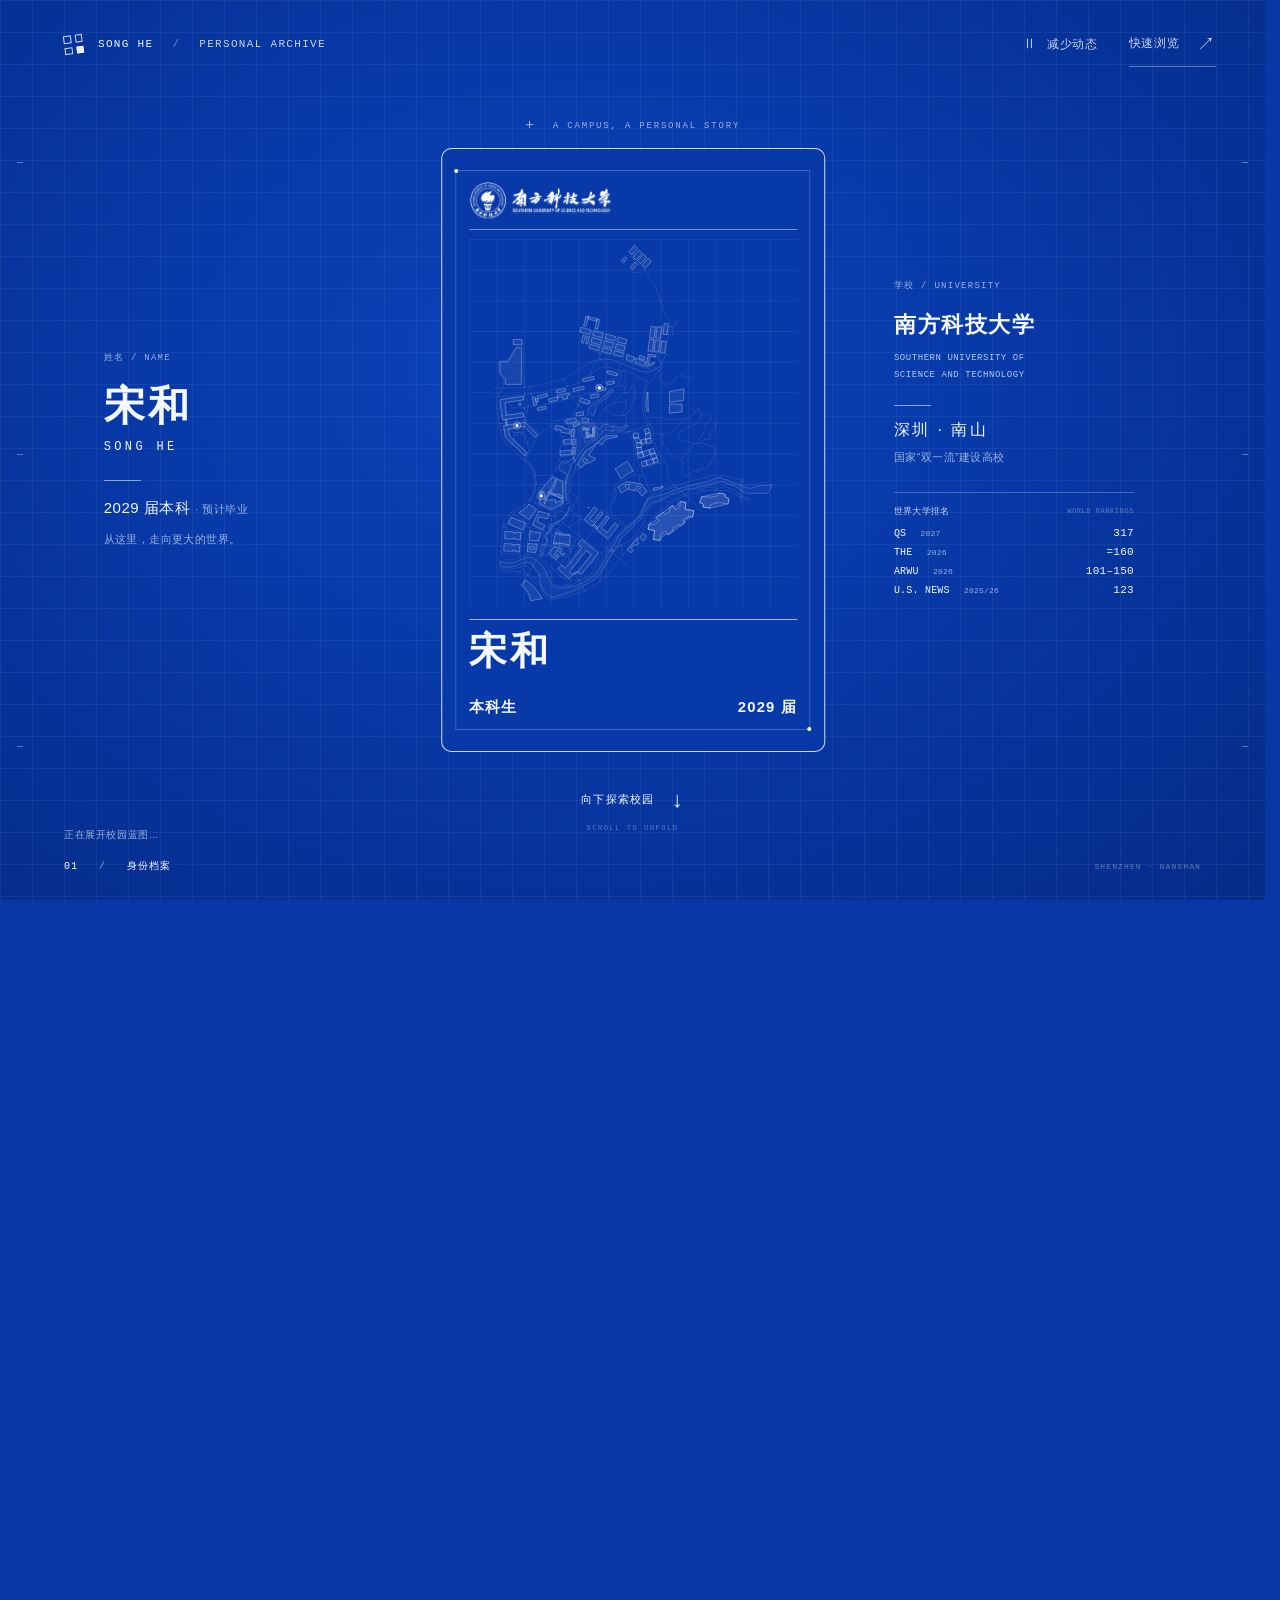
==== demos/blueprint-campus/index.html @ 865a5cd4 "Update something" ====
<!doctype html>
<html lang="zh-CN">
  <head>
    <meta charset="UTF-8">
    <meta name="viewport" content="width=device-width, initial-scale=1.0">
    <meta name="theme-color" content="#0738a5">
    <meta name="description" content="宋和的校园个人档案。从南方科技大学的一张校园卡，走进科研、书院与校园经历。">
    <title>宋和 · 校园蓝图</title>
    <link rel="icon" href="data:image/svg+xml,%3Csvg xmlns='http://www.w3.org/2000/svg' viewBox='0 0 40 40'%3E%3Crect width='40' height='40' rx='7' fill='%230738a5'/%3E%3Cpath d='M10 10h20v20H10zM20 10v20M10 20h20' fill='none' stroke='white'/%3E%3C/svg%3E">
    <link rel="stylesheet" href="./styles.css">
    <script type="module" src="./app.js?v=20260914-motion500"></script>
  </head>
  <body>
    <a class="skip-link" href="#main-content">跳到个人档案</a>

    <header class="site-header">
      <a class="archive-brand" href="../../index.html" aria-label="宋和，返回个人主页">
        <span class="brand-mark" aria-hidden="true"><i></i><i></i><i></i><i></i></span>
        <span>SONG HE <span class="brand-divider">/</span> <span class="brand-caption">PERSONAL ARCHIVE</span></span>
      </a>
      <nav class="header-actions" aria-label="页面选项">
        <button id="motion-toggle" class="text-button" type="button" aria-pressed="false" aria-label="减少页面动态效果"><span class="motion-icon" aria-hidden="true">Ⅱ</span><span class="motion-label">减少动态</span></button>
        <button id="open-summary" class="text-button summary-trigger" type="button">快速浏览 <span aria-hidden="true">↗</span></button>
      </nav>
    </header>

    <main id="main-content">
      <section id="journey" aria-label="从校园卡走进校园">
        <div id="stage">
          <div class="blueprint-grid" aria-hidden="true"></div>
          <div class="edge-reference edge-reference-left" aria-hidden="true"><span></span><span></span><span></span></div>
          <div class="edge-reference edge-reference-right" aria-hidden="true"><span></span><span></span><span></span></div>
          <div id="scene-layer" aria-hidden="true"></div>

          <div id="identity-area">
            <div class="identity-eyebrow"><span class="small-cross" aria-hidden="true">+</span> A CAMPUS, A PERSONAL STORY</div>

            <aside id="personal-note" class="identity-note personal-note">
              <p class="note-eyebrow">姓名 / NAME</p>
              <h1>宋和<span>SONG HE</span></h1>
              <div class="note-separator"></div>
              <p class="graduation">2029 届本科 <span>· 预计毕业</span></p>
              <p class="note-secondary">从这里，走向更大的世界。</p>
            </aside>

            <article id="student-card" aria-label="宋和的南方科技大学本科生校园卡，蓝图样式">
              <div class="card-inner-border" aria-hidden="true"></div>
              <span class="card-node card-node-top" aria-hidden="true"></span>
              <span class="card-node card-node-bottom" aria-hidden="true"></span>
              <div class="card-school">
                <img class="school-logo" src="./assets/sustech-logo.png" alt="南方科技大学校徽及中英文校名" width="433" height="86">
              </div>
              <div class="card-plan-field">
                <img id="card-map" src="./assets/campus-plan.svg" alt="南方科技大学校园俯视蓝图，向下滚动展开" width="1522" height="1914" fetchpriority="high">
              </div>
              <div class="card-holder"><strong>宋和</strong></div>
              <div class="card-student-type"><span>本科生</span><span>2029 届</span></div>
            </article>

            <aside id="school-note" class="identity-note school-note">
              <p class="note-eyebrow">学校 / UNIVERSITY</p>
              <h2>南方科技大学</h2>
              <p class="school-english">SOUTHERN UNIVERSITY OF<br>SCIENCE AND TECHNOLOGY</p>
              <div class="note-separator"></div>
              <p class="school-location">深圳 · 南山</p>
              <p class="note-secondary school-status">国家“双一流”建设高校</p>
              <div class="rankings" aria-label="南方科技大学世界大学排名，各项年份不同">
                <p class="rankings-heading">世界大学排名 <span>WORLD RANKINGS</span></p>
                <dl>
                  <div><dt>QS <span>2027</span></dt><dd>317</dd></div>
                  <div><dt>THE <span>2026</span></dt><dd>=160</dd></div>
                  <div><dt>ARWU <span>2026</span></dt><dd>101–150</dd></div>
                  <div><dt>U.S. NEWS <span>2025/26</span></dt><dd>123</dd></div>
                </dl>
              </div>
            </aside>
            <svg id="identity-lines" xmlns="http://www.w3.org/2000/svg" aria-hidden="true"></svg>
          </div>

          <div id="campus-ui">
            <div id="campus-intro">
              <p class="section-eyebrow">SUSTECH / CAMPUS ATLAS</p>
              <h2>我的经历，<br>在校园里展开。</h2>
              <p>选择一处建筑，走进一段经历。</p>
            </div>

            <button id="pin-research" class="landmark" type="button" data-location="research" aria-label="进入工学院南楼，查看科研经历">
              <span class="landmark-node" aria-hidden="true"><i></i></span>
              <span class="landmark-leader" aria-hidden="true"></span>
              <span class="landmark-label"><span class="landmark-category">科研经历 <b aria-hidden="true">↗</b></span><span class="landmark-place">工学院南楼</span></span>
            </button>
            <button id="pin-college" class="landmark" type="button" data-location="college" aria-label="进入学生宿舍15栋，查看书院经历">
              <span class="landmark-node" aria-hidden="true"><i></i></span>
              <span class="landmark-leader" aria-hidden="true"></span>
              <span class="landmark-label"><span class="landmark-category">书院经历 <b aria-hidden="true">↗</b></span><span class="landmark-place">学生宿舍 15 栋</span></span>
            </button>
            <button id="pin-campus" class="landmark" type="button" data-location="campus" aria-label="进入南科大中心，查看校园经历">
              <span class="landmark-node" aria-hidden="true"><i></i></span>
              <span class="landmark-leader" aria-hidden="true"></span>
              <span class="landmark-label"><span class="landmark-category">校园经历 <b aria-hidden="true">↗</b></span><span class="landmark-place">南科大中心</span></span>
            </button>

            <div id="map-controls" aria-label="校园视角控制">
              <span class="controls-caption">视角</span>
              <button type="button" data-action="rotate-left" aria-label="向左旋转校园"><span aria-hidden="true">↶</span></button>
              <button type="button" data-action="rotate-right" aria-label="向右旋转校园"><span aria-hidden="true">↷</span></button>
              <span class="control-divider" aria-hidden="true"></span>
              <button type="button" data-action="plan">俯视</button>
              <button type="button" data-action="reset">复位</button>
              <button type="button" data-action="identity">回到校园卡</button>
            </div>
            <p class="map-gesture">拖动旋转 · 向上滚动返回</p>
            <p id="map-note">建筑轮廓依据地图绘制；楼高、门位及室内为示意。</p>
            <p class="map-attribution">地图数据 © <a href="https://www.openstreetmap.org/copyright" target="_blank" rel="noopener noreferrer">OpenStreetMap contributors</a></p>
          </div>

          <div id="scroll-cue">
            <button type="button" data-action="explore"><span>向下探索校园</span><span class="scroll-arrow" aria-hidden="true">↓</span></button>
            <span class="scroll-caption">SCROLL TO UNFOLD</span>
          </div>

          <div class="stage-footer">
            <p id="chapter-label">01 <span>/</span> 身份档案</p>
            <p id="scene-status" role="status" aria-live="polite"></p>
            <span class="coordinate-label" aria-hidden="true">SHENZHEN · NANSHAN</span>
          </div>
          <p id="loading-note" role="status">正在展开校园蓝图…</p>
        </div>
      </section>
    </main>

    <section id="detail-view" aria-labelledby="detail-title" hidden>
      <div class="detail-grid" aria-hidden="true"></div>
      <div class="detail-topbar">
        <button id="back-campus" class="text-button" type="button"><span aria-hidden="true">←</span> 返回校园</button>
        <p id="detail-venue">校园 / 工学院南楼 / 科研经历</p>
      </div>
      <div class="detail-content">
        <div class="drawing-register" aria-hidden="true"><span id="detail-drawing">01 / LABORATORY</span><span>SONG HE</span></div>
        <p id="detail-kicker" class="section-eyebrow">RESEARCH LOG / 01</p>
        <h2 id="detail-title">马昱欣<br>实验室</h2>
        <p id="detail-subtitle">可视化方向</p>
        <div class="detail-rule" aria-hidden="true"><i></i></div>
        <div id="detail-body"></div>
        <nav class="detail-navigation" aria-label="探索其他经历">
          <button type="button" data-location="research">科研经历 <span aria-hidden="true">↗</span></button>
          <button type="button" data-location="college">书院经历 <span aria-hidden="true">↗</span></button>
          <button type="button" data-location="campus">校园经历 <span aria-hidden="true">↗</span></button>
        </nav>
      </div>
      <div class="scene-register" aria-hidden="true"><span id="scene-register-number">01</span><div><strong id="scene-register-title">可视化实验室</strong><small id="scene-register-caption">LABORATORY / RESEARCH</small></div></div>
      <p class="detail-scene-note">空间为蓝图示意</p>
    </section>

    <dialog id="quick-view" aria-labelledby="quick-title">
      <button id="close-summary" class="icon-button" type="button" aria-label="关闭快速浏览">×</button>
      <p class="section-eyebrow">SONG HE / PERSONAL ARCHIVE</p>
      <h2 id="quick-title">宋和</h2>
      <p class="quick-identity">南方科技大学 · 2029 届本科（预计）</p>
      <p class="quick-intro">科研、书院与校园生活，构成我的大学经历。</p>
      <nav class="quick-chapters" aria-label="直接查看经历">
        <button type="button" data-location="research"><span><strong>科研经历</strong><small>工学院南楼 · 马昱欣实验室</small></span><span aria-hidden="true">↗</span></button>
        <button type="button" data-location="college"><span><strong>书院经历</strong><small>树仁书院学生会秘书处 · 学生发展与指导中心</small></span><span aria-hidden="true">↗</span></button>
        <button type="button" data-location="campus"><span><strong>校园经历</strong><small>校园提案一等奖 · 国创比赛</small></span><span aria-hidden="true">↗</span></button>
      </nav>
      <div class="quick-links"><a href="../../work.html">查看作品 <span aria-hidden="true">↗</span></a><a href="../../education.html">教育经历 <span aria-hidden="true">↗</span></a><a href="../../index.html">个人主页 <span aria-hidden="true">↗</span></a></div>
    </dialog>
    <noscript><div class="noscript-note">校园漫游需要启用 JavaScript。你也可以直接<a href="../../work.html">查看我的作品</a>。</div></noscript>
  </body>
</html>
---- demos/blueprint-campus/styles.css ----
:root {
  color-scheme: dark;
  --blue: #0738a5;
  --blue-deep: #052b87;
  --white: #f4f8ff;
  --muted: rgba(231, 241, 255, .66);
  --faint: rgba(231, 241, 255, .38);
  --hairline: rgba(230, 242, 255, .28);
  --sans: "Segoe UI", "Microsoft YaHei", "PingFang SC", sans-serif;
  --mono: Consolas, "SFMono-Regular", "Liberation Mono", monospace;
  --grid: 32px;
  --edge: calc(var(--grid) * 2);
}

* { box-sizing: border-box; }
html { margin: 0; background: var(--blue); scroll-behavior: smooth; scrollbar-gutter: stable; }
body { margin: 0; color: var(--white); font-family: var(--sans); -webkit-font-smoothing: antialiased; overflow-x: hidden; }
button, a { -webkit-tap-highlight-color: transparent; }
button, input, select { font: inherit; }
button { color: inherit; cursor: pointer; }
button:disabled { cursor: wait; opacity: .4; }
button:focus-visible, a:focus-visible, dialog:focus-visible { outline: 2px solid #fff; outline-offset: 6px; }
button { touch-action: manipulation; }
a { color: inherit; text-underline-offset: 5px; }
button, a { transition: color 160ms ease, background-color 160ms ease, opacity 160ms ease; }
button:hover, a:hover { color: #fff; }
p, h1, h2, h3, dl, dd { margin: 0; }
[hidden] { display: none !important; }
.skip-link { position: fixed; z-index: 100; top: 10px; left: 10px; background: var(--white); color: var(--blue); padding: 12px 18px; transform: translateY(-150%); }
.skip-link:focus { transform: translateY(0); }

.site-header { position: fixed; z-index: 30; inset: 0 0 auto; height: 88px; display: flex; justify-content: space-between; align-items: center; padding: 0 var(--edge); pointer-events: none; }
.site-header > * { pointer-events: auto; }
.archive-brand { display: inline-flex; align-items: center; gap: 15px; font-family: var(--mono); font-size: 11px; letter-spacing: .12em; line-height: 1.5; text-decoration: none; white-space: nowrap; }
.brand-divider { margin: 0 11px; opacity: .45; }
.brand-caption { opacity: .82; }
.brand-mark { width: 19px; height: 19px; display: grid; grid-template-columns: 1fr 1fr; gap: 4px; transform: rotate(-8deg); }
.brand-mark i { border: 1px solid rgba(255,255,255,.8); }
.brand-mark i:last-child { background: rgba(255,255,255,.9); }
.header-actions { display: flex; align-items: center; gap: 31px; }
.text-button { padding: 10px 0; border: 0; background: transparent; font-size: 12px; letter-spacing: .055em; display: inline-flex; align-items: center; gap: 10px; min-height: 40px; }
.header-actions .text-button { opacity: .82; }
.text-button:hover { opacity: 1; }
.summary-trigger { border-bottom: 1px solid rgba(255,255,255,.43); }
.summary-trigger > span { margin-left: 8px; font-size: 18px; }
.motion-icon { font-family: var(--mono); font-size: 13px; }

#journey { position: relative; height: 300svh; }
#stage { position: sticky; top: 0; height: 100svh; min-height: 520px; isolation: isolate; overflow: hidden; background: radial-gradient(ellipse at 45% 41%, #0b43bb 0, #0738a5 48%, #052b87 100%); }
.blueprint-grid { position: absolute; inset: 0; z-index: -1; pointer-events: none; background-image: linear-gradient(rgba(220,236,255,.065) 1px, transparent 1px), linear-gradient(90deg, rgba(220,236,255,.065) 1px, transparent 1px); background-size: var(--grid) var(--grid); background-position: 0 0; }
.edge-reference { position: absolute; top: 18%; height: 65%; width: 6px; z-index: 2; display: flex; flex-direction: column; justify-content: space-between; opacity: .35; pointer-events: none; }
.edge-reference-left { left: 17px; }
.edge-reference-right { right: 17px; }
.edge-reference span { width: 6px; height: 1px; background: var(--white); }
#scene-layer { position: absolute; inset: 0; z-index: 0; overflow: hidden; }
#scene-layer canvas { display: block; width: 100%; height: 100%; outline: none; touch-action: pan-y; }
#identity-area { position: absolute; inset: 0; z-index: 3; pointer-events: none; }
.identity-eyebrow { position: absolute; left: 50%; top: 13%; transform: translateX(-50%); font: 9px var(--mono); letter-spacing: .2em; color: var(--muted); white-space: nowrap; }
.small-cross { margin-right: 10px; font-size: 15px; vertical-align: -1px; }
#identity-lines { position: absolute; inset: 0; width: 100%; height: 100%; overflow: visible; pointer-events: none; z-index: 6; }
#identity-lines path, #identity-lines line, #identity-lines polyline { fill: none; stroke: rgba(241,248,255,.61); stroke-width: 1; vector-effect: non-scaling-stroke; }
#identity-lines circle { fill: var(--white); stroke: none; }

#student-card { container-type: inline-size; position: absolute; z-index: 5; top: 50%; left: 50%; transform: translate(-50%, -50%); height: min(69svh, 604px); width: auto; aspect-ratio: .635; border: 1.5px solid rgba(241,248,255,.86); border-radius: 10px; overflow: hidden; background: #0739a8; transform-origin: center; }
.card-inner-border { position: absolute; z-index: 4; inset: 3.5%; border: 1px solid rgba(224,242,255,.24); pointer-events: none; }
.card-school { position: absolute; top: 5.5%; left: 7%; right: 7%; height: 8%; padding-bottom: 2.5%; border-bottom: 1px solid rgba(255,255,255,.45); }
.school-logo { display: block; width: 88%; height: 100%; object-fit: contain; object-position: left center; filter: brightness(0) invert(1); }
.card-plan-field { position: absolute; inset: 15% 7% 24%; }
.card-plan-field::before { content: ""; position: absolute; inset: 0; opacity: var(--plan-grid-opacity,1); background-image: linear-gradient(rgba(225,241,255,.075) 1px, transparent 1px), linear-gradient(90deg, rgba(225,241,255,.075) 1px, transparent 1px); background-size: 8.3333% 8.3333%; }
#card-map { display: block; position: absolute; width: 100%; height: 100%; object-fit: contain; object-position: center 49%; opacity: .94; }
.card-holder { position: absolute; top: 78%; left: 7%; right: 7%; border-top: 1px solid rgba(255,255,255,.65); padding-top: 3.2%; }
.card-holder strong { font-size: 10cqw; line-height: 1; font-weight: 900; letter-spacing: .08em; }
.card-student-type { position: absolute; z-index: 2; bottom: 6%; left: 7%; right: 7%; display: flex; align-items: center; justify-content: space-between; font-size: 3.9cqw; line-height: 1; font-weight: 650; letter-spacing: .08em; }
.card-node { position: absolute; z-index: 7; width: 4px; height: 4px; border-radius: 50%; background: #fff; }
.card-node-top { left: calc(3.5% - 1px); top: calc(3.5% - 1px); }
.card-node-bottom { right: calc(3.5% - 1px); bottom: calc(3.5% - 1px); }

.identity-note { position: absolute; width: 25%; max-width: 280px; }
.personal-note { top: 39%; left: 8.2%; }
.school-note { top: 31%; right: 7.2%; }
.note-eyebrow { font: 9px var(--mono); color: var(--muted); letter-spacing: .14em; margin-bottom: 18px; }
.personal-note h1 { font-size: clamp(31px, 3.2vw, 49px); font-weight: 850; letter-spacing: .08em; line-height: 1.18; }
.personal-note h1 span { display: block; margin-top: 10px; font: 12px var(--mono); letter-spacing: .28em; }
.note-separator { height: 1px; width: 37px; margin: 26px 0 18px; background: rgba(245,250,255,.55); }
.graduation { font-size: 15px; font-weight: 500; letter-spacing: .035em; }
.graduation > span { font-size: 11px; font-weight: 400; color: var(--muted); white-space: nowrap; }
.note-secondary { margin-top: 12px; font-size: 11px; line-height: 1.7; color: var(--muted); letter-spacing: .035em; }
.school-note h2 { font-size: clamp(20px, 1.7vw, 27px); font-weight: 750; letter-spacing: .075em; line-height: 1.4; }
.school-english { font: 9px/1.8 var(--mono); color: rgba(237,245,255,.77); letter-spacing: .06em; margin-top: 10px; }
.school-note .note-separator { margin: 22px 0 14px; }
.school-location { font-size: 16px; letter-spacing: .15em; font-weight: 500; }
.school-status { margin-top: 7px; }
.rankings { margin-top: 25px; max-width: 240px; border-top: 1px solid var(--hairline); padding-top: 12px; }
.rankings-heading { font-size: 9px; color: rgba(236,245,255,.83); letter-spacing: .03em; display: flex; align-items: center; justify-content: space-between; gap: 10px; }
.rankings-heading span { font: 7px var(--mono); color: var(--faint); letter-spacing: .08em; }
.rankings dl { margin-top: 9px; display: grid; gap: 7px; }
.rankings dl > div { display: flex; justify-content: space-between; align-items: baseline; gap: 12px; }
.rankings dt { font: 10px var(--mono); letter-spacing: .02em; }
.rankings dt span { color: var(--muted); font-size: 8px; margin-left: 8px; }
.rankings dd { font: 11px var(--mono); font-weight: 400; letter-spacing: .025em; }

#campus-ui { position: absolute; inset: 0; z-index: 7; pointer-events: none; opacity: 0; visibility: hidden; }
#campus-intro { position: absolute; left: var(--edge); top: 17%; max-width: 370px; }
.section-eyebrow { font: 10px var(--mono); letter-spacing: .19em; color: rgba(241,248,255,.84); line-height: 1.8; }
#campus-intro h2 { margin-top: 22px; font-size: clamp(25px, 2.4vw, 40px); line-height: 1.45; font-weight: 850; letter-spacing: .025em; }
#campus-intro > p:last-child { font-size: 12px; color: var(--muted); margin-top: 19px; letter-spacing: .025em; }
.landmark { position: absolute; transform: translate(-50%, -50%); width: 32px; height: 32px; min-height: 32px; border: 0; padding: 0; background: transparent; pointer-events: auto; z-index: 4; text-align: left; }
.landmark-node { position: absolute; inset: 6px; display: grid; place-items: center; border: 1px solid rgba(255,255,255,.65); border-radius: 50%; background: rgba(7,56,165,.5); transition: transform 180ms ease, background 180ms ease; }
.landmark-node i { width: 5px; height: 5px; border-radius: 50%; background: #fff; }
.landmark-leader { position: absolute; left: 25px; bottom: 26px; height: 41px; width: 1px; background: rgba(249,252,255,.65); transform-origin: bottom; transform: rotate(28deg); }
.landmark-label { position: absolute; left: 46px; bottom: 61px; min-width: 114px; display: flex; flex-direction: column; gap: 6px; white-space: nowrap; padding: 0 5px 9px 0; border-bottom: 1px solid rgba(242,249,255,.7); text-shadow: 0 1px 14px #0738a5, 0 1px 5px #0738a5; }
.landmark-category { font-size: 15px; font-weight: 600; letter-spacing: .075em; }
.landmark-category b { font-size: 13px; font-weight: 400; margin-left: 22px; opacity: .7; }
.landmark-place { color: rgba(237,247,255,.75); font-size: 10px; letter-spacing: .05em; }
.landmark:hover, .landmark:focus-visible { z-index: 5; }
.landmark:hover .landmark-node, .landmark:focus-visible .landmark-node { transform: scale(1.25); background: rgba(246,251,255,.17); }
.landmark:hover .landmark-label { border-color: #fff; }
.landmark:focus-visible { outline-offset: 2px; border-radius: 50%; }
#pin-college .landmark-label { left: auto; right: 44px; text-align: right; padding: 0 0 9px 5px; }
#pin-college .landmark-leader { left: 6px; transform: rotate(-28deg); }
#pin-research .landmark-label { left: auto; right: 44px; text-align: right; }
#pin-research .landmark-leader { left: 6px; transform: rotate(-28deg); }
#pin-college .landmark-label { left: 46px; right: auto; text-align: left; }
#pin-college .landmark-leader { left: 25px; transform: rotate(28deg); }
body:has(#detail-view:not([hidden])) .stage-footer { visibility: hidden; }
#map-controls { position: absolute; right: var(--edge); bottom: 103px; display: flex; align-items: center; gap: 5px; pointer-events: auto; padding: 0 0 9px; border-bottom: 1px solid var(--hairline); }
.controls-caption { font-size: 10px; color: var(--muted); margin-right: 13px; letter-spacing: .1em; }
#map-controls button { border: 0; background: transparent; font-size: 11px; min-width: 36px; min-height: 36px; padding: 7px 8px; border-radius: 2px; }
#map-controls button:hover { background: rgba(255,255,255,.08); }
#map-controls button[data-action^="rotate"] { font-size: 21px; line-height: 1; }
.control-divider { height: 13px; width: 1px; background: var(--hairline); margin: 0 6px; }
.map-gesture { position: absolute; bottom: 87px; right: var(--edge); font-size: 9px; letter-spacing: .055em; color: var(--faint); }
#map-note { position: absolute; bottom: 88px; left: var(--edge); font-size: 9px; line-height: 1.7; color: var(--faint); max-width: 360px; }
.map-attribution { position: absolute; bottom: 70px; left: var(--edge); font-size: 8px; line-height: 1.7; color: var(--faint); pointer-events: auto; }
.map-attribution a { text-decoration-color: rgba(255,255,255,.2); }

#scroll-cue { position: absolute; z-index: 8; bottom: 7.6%; left: 50%; transform: translateX(-50%); text-align: center; pointer-events: auto; }
#scroll-cue button { display: inline-flex; align-items: center; gap: 17px; min-height: 40px; padding: 4px 1px; border: 0; background: transparent; font-size: 11px; letter-spacing: .12em; }
.scroll-arrow { font: 22px var(--sans); display: block; }
.scroll-caption { display: block; margin-top: 4px; color: var(--faint); font: 7px var(--mono); letter-spacing: .22em; }
.stage-footer { position: absolute; z-index: 8; bottom: 27px; left: var(--edge); right: var(--edge); display: flex; justify-content: space-between; align-items: center; gap: 20px; pointer-events: none; }
#chapter-label { font: 10px var(--mono); letter-spacing: .13em; white-space: nowrap; }
#chapter-label span { opacity: .5; margin: 0 13px; }
#scene-status { font-size: 10px; color: var(--muted); letter-spacing: .04em; text-align: center; }
.coordinate-label { font: 8px var(--mono); letter-spacing: .14em; color: var(--faint); white-space: nowrap; }
#loading-note { position: absolute; z-index: 9; bottom: 58px; left: var(--edge); font-size: 10px; letter-spacing: .06em; color: var(--muted); pointer-events: none; }

#detail-view { position: fixed; z-index: 20; inset: 0; isolation: isolate; overflow-y: auto; overflow-x: hidden; overscroll-behavior: contain; background: linear-gradient(90deg, rgba(7,56,165,.98) 0%, rgba(7,56,165,.95) 28%, rgba(7,56,165,.75) 37%, rgba(7,56,165,.12) 57%, transparent 74%); scrollbar-width: thin; scrollbar-color: rgba(255,255,255,.4) transparent; }
.detail-grid { position: absolute; z-index: -1; inset: 0; min-height: 100%; pointer-events: none; background-image: linear-gradient(rgba(224,241,255,.1) 1px, transparent 1px), linear-gradient(90deg, rgba(224,241,255,.1) 1px, transparent 1px); background-size: var(--grid) var(--grid); mask-image: linear-gradient(90deg,#000 0%,#000 32%,transparent 62%); }
.detail-topbar { padding: calc(var(--grid) * 3) var(--edge) 0; display: flex; flex-direction: column; align-items: flex-start; }
#back-campus { font-size: 12px; gap: 12px; height: var(--grid); min-height: var(--grid); padding: 0; }
#back-campus span { font-size: 22px; }
#detail-venue { font-size: 10px; line-height: var(--grid); letter-spacing: .08em; color: var(--muted); }
.detail-content { padding: var(--grid) 0 calc(var(--grid) * 2) var(--edge); width: calc(var(--edge) + 416px); }
.drawing-register { display: flex; justify-content: space-between; align-items: center; height: var(--grid); border-top: 1px solid rgba(255,255,255,.65); border-bottom: 1px solid var(--hairline); font: 9px var(--mono); letter-spacing: .14em; position: relative; }
.drawing-register::before { content: ''; position: absolute; width: 5px; height: 5px; background: var(--white); top: -3px; left: -2px; }
#detail-kicker { line-height: var(--grid); font-size: 10px; letter-spacing: .13em; }
#detail-title { font-size: 80px; line-height: calc(var(--grid) * 3); font-weight: 900; margin: 0; letter-spacing: -.055em; max-width: 5em; -webkit-text-stroke: .35px currentColor; }
#detail-subtitle { font-size: 22px; line-height: calc(var(--grid) * 2); font-weight: 700; letter-spacing: .08em; }
.detail-rule { height: 0; width: 100%; position: relative; margin: 0 0 calc(var(--grid) - 1px); border-top: 1px solid rgba(255,255,255,.7); }
.detail-rule i { position: absolute; right: -2px; top: -3px; width: 5px; height: 5px; background: #fff; }
#detail-body { max-width: 416px; }
#detail-body > * + * { margin-top: var(--grid); }
#detail-body h3 { font-size: 16px; line-height: var(--grid); letter-spacing: .025em; font-weight: 750; }
#detail-body h3 span, #detail-body .entry-number { font-family: var(--mono); font-weight: 650; padding-right: 12px; }
#detail-body p { font-size: 13px; line-height: var(--grid); color: rgba(239,247,255,.82); letter-spacing: .015em; }
#detail-body p + p { margin-top: 0; }
#detail-body a { display: inline-block; font-size: 12px; line-height: var(--grid); color: var(--white); text-decoration-color: rgba(255,255,255,.5); }
#detail-body .detail-meta { font: 9px/var(--grid) var(--mono); letter-spacing: .06em; color: var(--muted); }
.detail-navigation { display: flex; flex-wrap: wrap; gap: 0 24px; margin-top: var(--grid); border-top: 1px solid var(--hairline); }
.detail-navigation button { border: 0; padding: 0; min-height: calc(var(--grid) * 2); font-size: 11px; letter-spacing: .03em; background: transparent; color: var(--muted); }
.detail-navigation button span { margin-left: 7px; }
.detail-navigation button:hover, .detail-navigation button[aria-current="true"] { color: #fff; }
.detail-scene-note { position: fixed; right: var(--edge); bottom: 24px; font-size: 9px; color: var(--faint); letter-spacing: .06em; pointer-events: none; }
.scene-register { position: fixed; bottom: 64px; right: var(--edge); width: 320px; display: flex; align-items: center; gap: 24px; border-top: 1px solid rgba(255,255,255,.7); border-bottom: 1px solid var(--hairline); padding: 16px 0; text-shadow: 0 1px 8px var(--blue); pointer-events: none; }
#scene-register-number { font: 900 48px/1 var(--sans); letter-spacing: -.04em; }
.scene-register strong { display: block; font-size: 17px; font-weight: 800; line-height: 32px; }
.scene-register small { display: block; font: 9px/16px var(--mono); letter-spacing: .08em; }
.room-arrived .detail-content, .room-arrived .scene-register { animation: room-copy-arrive 90ms ease-out both; }
html[data-reduced-motion="true"] .room-arrived .detail-content, html[data-reduced-motion="true"] .room-arrived .scene-register { animation: none; }
@keyframes room-copy-arrive { from { opacity: 0; } to { opacity: 1; } }

#flight-controls { position: fixed; z-index: 24; left: var(--edge); right: var(--edge); bottom: 30px; display: flex; align-items: center; justify-content: space-between; gap: 22px; }
#flight-controls > div { width: min(230px, 30vw); text-align: center; }
#flight-caption { font-size: 11px; letter-spacing: .07em; line-height: 1.5; text-shadow: 0 1px 10px #0738a5; }
.flight-track { display: block; margin-top: 12px; height: 1px; background: rgba(255,255,255,.2); }
.flight-track i { display: block; height: 1px; background: #fff; transform-origin: left; }
#flight-controls .text-button { font-size: 11px; text-shadow: 0 1px 10px #0738a5; }
body:has(#flight-controls:not([hidden])) .stage-footer { visibility: hidden; }

#quick-view { position: fixed; width: min(590px, calc(100% - 40px)); max-height: calc(100svh - 70px); overflow-y: auto; margin: auto; padding: 48px; border: 1px solid rgba(243,249,255,.5); color: var(--white); background: #0738a5; box-shadow: 0 25px 120px rgba(0,15,61,.35); }
#quick-view::backdrop { background: rgba(0,17,64,.68); backdrop-filter: blur(8px); }
.icon-button { position: absolute; right: 17px; top: 14px; width: 40px; height: 40px; padding: 0; border: 0; background: transparent; font: 29px/1 var(--sans); }
#quick-title { margin-top: 18px; font-size: 43px; font-weight: 600; letter-spacing: .12em; }
.quick-identity { margin-top: 11px; font-size: 13px; letter-spacing: .02em; }
.quick-intro { margin-top: 19px; font-size: 12px; line-height: 1.9; color: var(--muted); }
.quick-chapters { display: flex; flex-direction: column; margin-top: 29px; border-top: 1px solid var(--hairline); }
.quick-chapters > button { border: 0; border-bottom: 1px solid var(--hairline); background: transparent; display: flex; align-items: center; justify-content: space-between; padding: 17px 2px; text-align: left; }
.quick-chapters > button:hover { background: rgba(255,255,255,.035); }
.quick-chapters strong { display: block; font-size: 16px; font-weight: 500; letter-spacing: .035em; }
.quick-chapters small { display: block; margin-top: 6px; font-size: 10px; color: var(--muted); }
.quick-chapters > button > span:last-child { font-size: 20px; }
.quick-links { display: flex; flex-wrap: wrap; gap: 16px 25px; margin-top: 26px; }
.quick-links a { font-size: 11px; text-decoration-color: rgba(255,255,255,.45); }
.quick-links a span { margin-left: 5px; }
.noscript-note { position: fixed; z-index: 50; bottom: 20px; left: 50%; transform: translateX(-50%); background: var(--white); color: var(--blue); padding: 15px 22px; max-width: calc(100% - 30px); font-size: 13px; line-height: 1.7; }

@media (min-width: 1600px) {
  .personal-note { left: 12%; }
  .school-note { right: 11%; }
  #student-card { height: min(68svh, 685px); }
  .identity-eyebrow { top: 12%; }
}

@media (max-width: 1100px) and (min-width: 761px) {
  #student-card { height: min(62svh, 540px); }
  .personal-note { left: 5.5%; width: 23%; }
  .school-note { right: 4.8%; width: 24%; }
  .school-note h2 { font-size: 21px; }
  .personal-note h1 { font-size: 34px; }
  .graduation > span { display: block; margin-top: 6px; }
  .rankings-heading span { display: none; }
  .brand-caption { font-size: 9px; }
  .detail-content { width: calc(var(--edge) + 384px); }
}

@media (max-height: 700px) and (min-width: 761px) {
  .site-header { height: 66px; }
  .identity-eyebrow { top: 12%; }
  #student-card { height: 66svh; top: 49%; }
  .personal-note { top: 33%; }
  .school-note { top: 24%; }
  .note-eyebrow { margin-bottom: 12px; }
  .note-separator { margin: 19px 0 13px; }
  .rankings { margin-top: 17px; }
  .rankings dl { gap: 5px; }
  #scroll-cue { bottom: 7%; }
  .detail-topbar { padding-top: 96px; }
  .detail-content { padding-top: 32px; }
  #detail-title { font-size: 60px; }
}

@media (max-width: 760px) {
  :root { --grid: 24px; --edge: 24px; }
  .site-header { height: 70px; }
  .archive-brand { gap: 10px; font-size: 10px; }
  .brand-caption, .brand-divider { display: none; }
  .brand-mark { width: 16px; height: 16px; gap: 3px; }
  .header-actions { gap: 21px; }
  .header-actions .text-button { font-size: 10px; }
  .motion-label { display: none; }
  .motion-icon { font-size: 15px; }
  .summary-trigger { border-bottom-color: rgba(255,255,255,.34); }
  .summary-trigger > span { margin-left: 0; font-size: 16px; }
  #stage { min-height: 580px; }
  .edge-reference-left { left: 9px; }
  .edge-reference-right { right: 9px; }
  .identity-eyebrow { top: 12.1%; font-size: 7px; letter-spacing: .12em; }
  .identity-eyebrow .small-cross { font-size: 12px; margin-right: 6px; }
  #student-card { top: 43.3%; height: min(44svh, 350px); max-height: none; }
  .identity-note { max-width: none; }
  .personal-note { left: var(--edge); top: 69%; width: 43%; }
  .school-note { top: 69%; left: auto; right: var(--edge); width: 44%; }
  .note-eyebrow { font-size: 7px; margin-bottom: 11px; letter-spacing: .05em; }
  .personal-note h1 { font-size: 21px; line-height: 1.2; letter-spacing: .12em; }
  .personal-note h1 span { display: inline; font-size: 8px; margin: 0 0 0 10px; letter-spacing: .07em; vertical-align: 2px; }
  .school-note h2 { font-size: 16px; line-height: 1.7; letter-spacing: .02em; }
  .school-english { display: none; }
  .identity-note .note-separator { width: 21px; margin: 11px 0 10px; }
  .graduation { font-size: 10px; letter-spacing: .01em; line-height: 1.9; }
  .graduation > span { font-size: 8px; }
  .personal-note .note-secondary { display: none; }
  .school-location { font-size: 10px; letter-spacing: .08em; line-height: 1.9; }
  .school-status { margin-top: 0; font-size: 8px; letter-spacing: 0; }
  .rankings { display: none; }
  #scroll-cue { bottom: 6.2%; }
  #scroll-cue button { font-size: 10px; gap: 12px; min-height: 33px; }
  .scroll-arrow { font-size: 19px; }
  .scroll-caption { font-size: 6px; margin-top: 0; }
  .stage-footer { bottom: 17px; gap: 10px; }
  #chapter-label { font-size: 8px; letter-spacing: .05em; }
  #chapter-label span { margin: 0 8px; }
  #scene-status { font-size: 8px; text-align: right; line-height: 1.5; }
  .coordinate-label { display: none; }
  #loading-note { font-size: 8px; bottom: 43px; }
  #campus-intro { top: 13%; max-width: 240px; }
  .section-eyebrow { font-size: 8px; letter-spacing: .12em; }
  #campus-intro h2 { font-size: 27px; line-height: 1.4; margin-top: 15px; }
  #campus-intro > p:last-child { font-size: 10px; margin-top: 12px; }
  .landmark { width: 36px; height: 36px; }
  .landmark-node { inset: 9px; }
  .landmark-label { left: 32px; bottom: 45px; min-width: 90px; padding-bottom: 7px; gap: 4px; }
  .landmark-leader { left: 24px; bottom: 26px; height: 23px; transform: rotate(22deg); }
  .landmark-category { font-size: 11px; letter-spacing: .045em; }
  .landmark-category b { margin-left: 12px; font-size: 11px; }
  .landmark-place { font-size: 8px; letter-spacing: .02em; }
  #pin-college .landmark-label { right: 30px; padding-bottom: 7px; }
  #pin-college .landmark-leader { left: 10px; transform: rotate(-22deg); }
  #pin-research .landmark-label { right: 27px; left: auto; min-width: 69px; }
  #pin-research .landmark-category b { margin-left: 4px; }
  #pin-research .landmark-leader { left: 10px; transform: rotate(-22deg); }
  #pin-college .landmark-label { left: 32px; right: auto; }
  #pin-college .landmark-leader { left: 24px; transform: rotate(22deg); }
  #map-controls { right: var(--edge); bottom: 101px; gap: 3px; padding-bottom: 6px; }
  .controls-caption { font-size: 9px; margin-right: 4px; }
  #map-controls button { min-width: 32px; min-height: 36px; font-size: 10px; padding: 7px 6px; }
  .control-divider { margin: 0 3px; }
  .map-gesture { right: var(--edge); bottom: 88px; font-size: 7px; }
  #map-note { left: var(--edge); bottom: 60px; font-size: 7px; max-width: calc(100% - 48px); }
  .map-attribution { left: var(--edge); bottom: 45px; font-size: 7px; }
  #detail-view { background: linear-gradient(180deg, rgba(7,56,165,.92) 0, rgba(7,56,165,.85) 480px, rgba(7,56,165,.98) 720px); }
  .detail-grid { mask-image: none; }
  .detail-topbar { padding-top: 72px; gap: 0; }
  #back-campus { font-size: 11px; }
  #detail-venue { font-size: 8px; letter-spacing: .025em; }
  .detail-content { padding: 24px var(--edge) 72px; width: 100%; }
  .drawing-register { font-size: 8px; }
  #detail-title { font-size: clamp(48px, 14vw, 64px); line-height: 72px; margin: 0; max-width: 5em; }
  #detail-subtitle { font-size: 18px; line-height: 48px; }
  .detail-rule { margin: 0 0 23px; width: 100%; }
  #detail-body { max-width: none; }
  #detail-body h3 { font-size: 14px; }
  #detail-body p { font-size: 12px; }
  .detail-navigation { margin-top: 24px; gap: 0 24px; }
  .detail-navigation button { font-size: 10px; }
  .scene-register { position: static; width: auto; margin: 0 var(--edge) 72px; padding: 12px 0; }
  #scene-register-number { font-size: 36px; }
  .detail-scene-note { right: var(--edge); bottom: 19px; font-size: 8px; }
  #flight-controls { bottom: 23px; gap: 12px; flex-wrap: wrap; }
  #flight-controls > div { order: -1; width: 100%; padding: 0 26px 4px; }
  #flight-controls .text-button { font-size: 10px; }
  #quick-view { width: calc(100% - 32px); padding: 38px 26px 31px; }
  #quick-title { font-size: 36px; margin-top: 22px; }
  .quick-identity { font-size: 11px; line-height: 1.8; }
  .quick-intro { font-size: 11px; }
  .quick-chapters { margin-top: 22px; }
  .quick-chapters strong { font-size: 15px; }
  .quick-links { gap: 18px; }
  .quick-links a { font-size: 10px; }
}

@media (max-width: 380px) {
  :root { --edge: 24px; }
  .header-actions { gap: 14px; }
  .personal-note h1 { font-size: 19px; }
  .personal-note h1 span { margin-left: 5px; font-size: 7px; }
  .school-note h2 { font-size: 14px; }
  .graduation > span { display: block; line-height: 1.5; }
}

@media (prefers-reduced-motion: reduce) {
  html { scroll-behavior: auto; }
  *, *::before, *::after { animation-duration: .01ms !important; animation-iteration-count: 1 !important; transition-duration: .01ms !important; }
  #student-card { will-change: auto; }
}
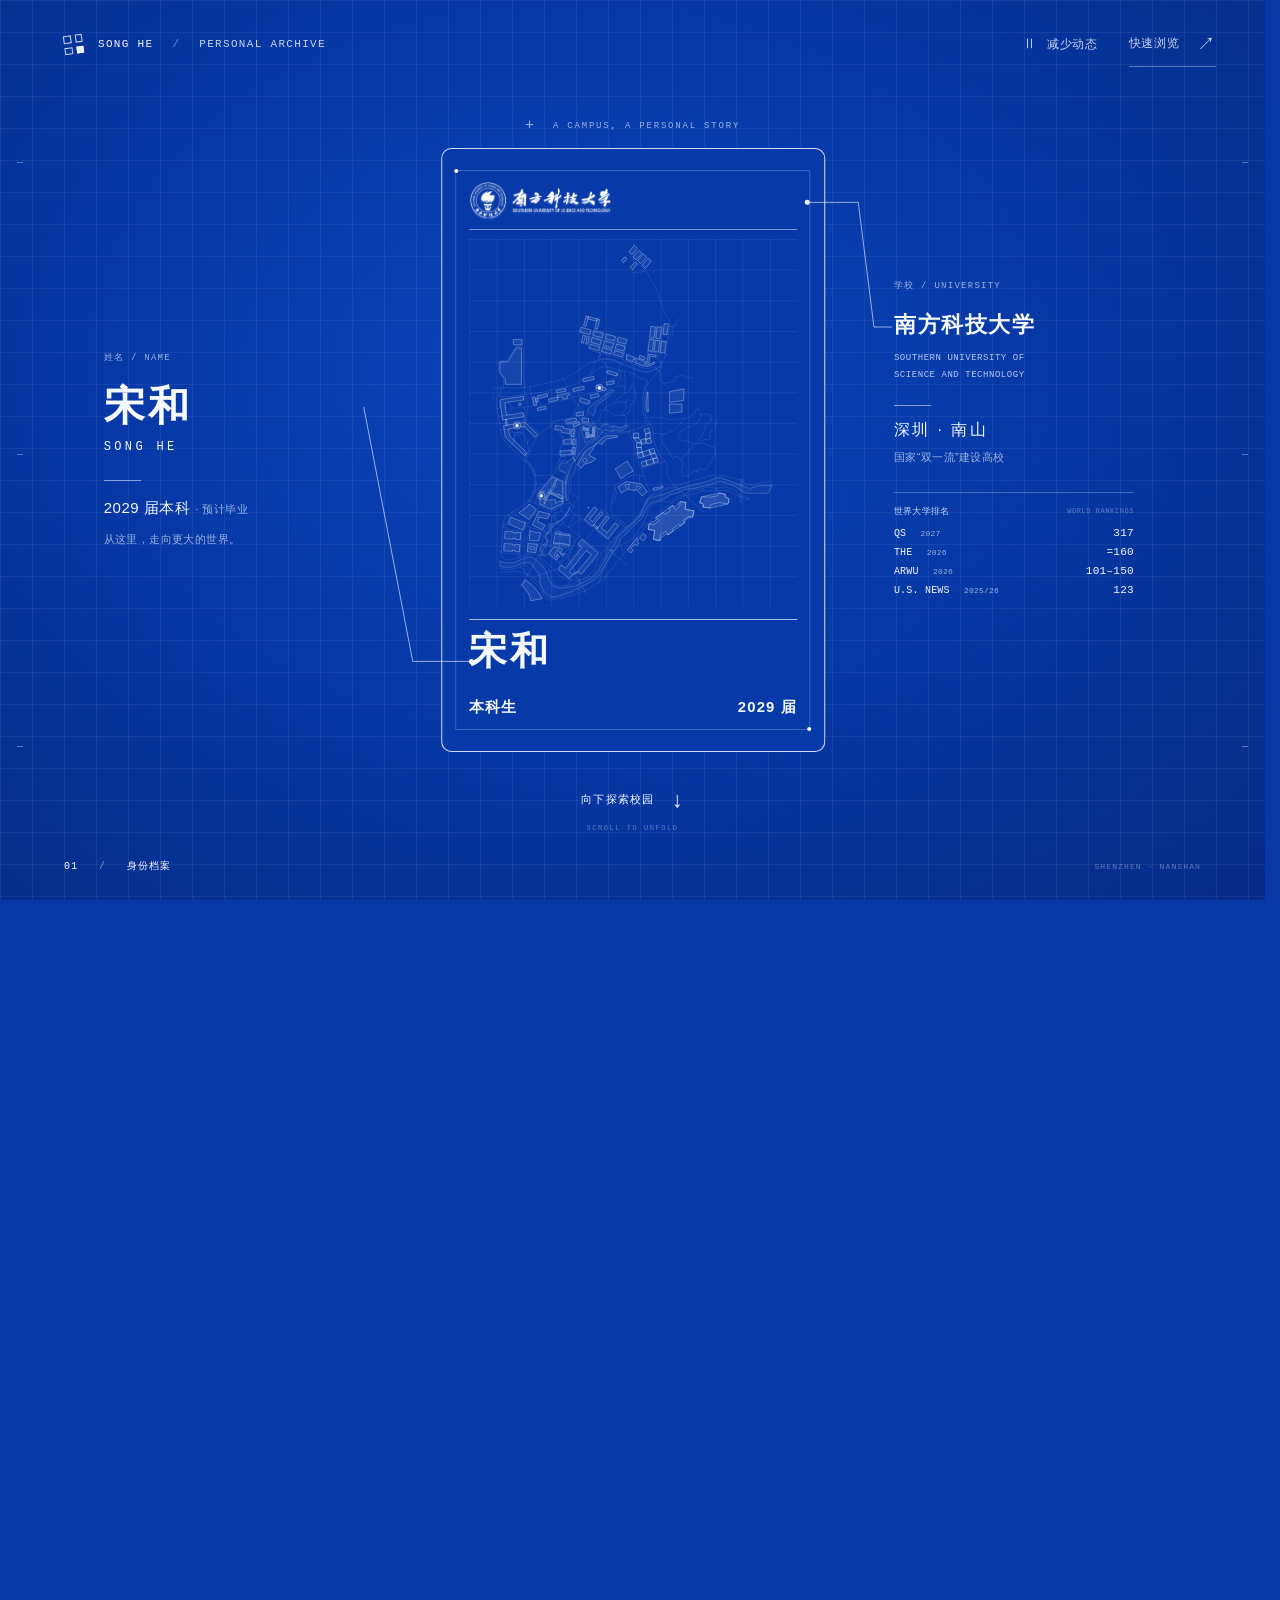
==== commit c1f3586e: "Remove dead homepage code and cut page weight Cleanup - script.js: drop the old homepage's capabilit" ====
--- a/demos/blueprint-campus/index.html
+++ b/demos/blueprint-campus/index.html
@@ -8,7 +8,13 @@
     <title>宋和 · 校园蓝图</title>
     <link rel="icon" href="data:image/svg+xml,%3Csvg xmlns='http://www.w3.org/2000/svg' viewBox='0 0 40 40'%3E%3Crect width='40' height='40' rx='7' fill='%230738a5'/%3E%3Cpath d='M10 10h20v20H10zM20 10v20M10 20h20' fill='none' stroke='white'/%3E%3C/svg%3E">
     <link rel="stylesheet" href="./styles.css">
-    <script type="module" src="./app.js?v=20260914-motion500"></script>
+    <link rel="modulepreload" href="./vendor/three.module.min.js">
+    <link rel="modulepreload" href="./vendor/three.core.min.js">
+    <link rel="modulepreload" href="./interior-scene.js">
+    <link rel="modulepreload" href="./entrance-scene.js">
+    <link rel="modulepreload" href="./entrance-anchor.js">
+    <link rel="preload" href="./assets/campus-data.json" as="fetch" crossorigin>
+    <script type="module" src="./app.js?v=20261003-perf"></script>
   </head>
   <body>
     <a class="skip-link" href="#main-content">跳到个人档案</a>
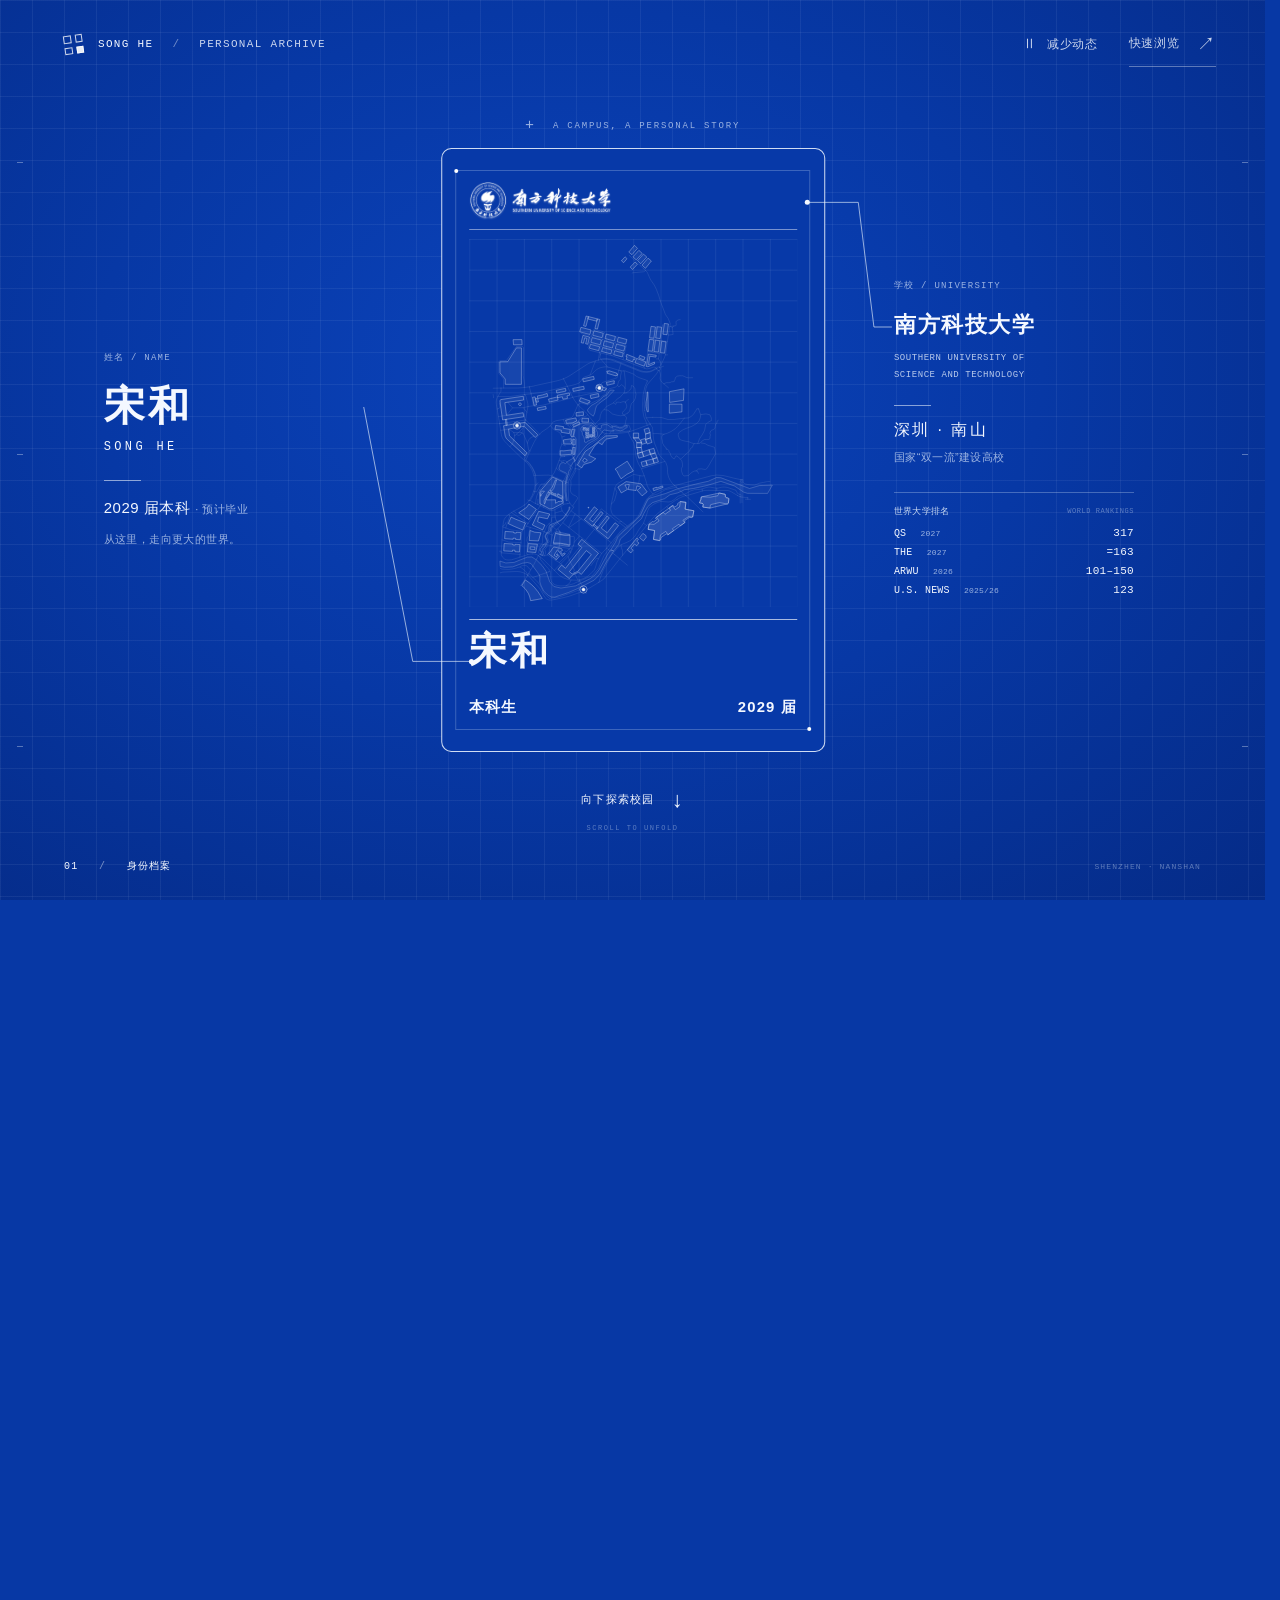
==== commit d5b388a0: "Update portfolio experience, projects, and campus navigation" ====
--- a/demos/blueprint-campus/index.html
+++ b/demos/blueprint-campus/index.html
@@ -4,7 +4,7 @@
     <meta charset="UTF-8">
     <meta name="viewport" content="width=device-width, initial-scale=1.0">
     <meta name="theme-color" content="#0738a5">
-    <meta name="description" content="宋和的校园个人档案。从南方科技大学的一张校园卡，走进科研、书院与校园经历。">
+    <meta name="description" content="宋和的校园个人档案。从南方科技大学的一张校园卡，走进科研、校园与实习经历。">
     <title>宋和 · 校园蓝图</title>
     <link rel="icon" href="data:image/svg+xml,%3Csvg xmlns='http://www.w3.org/2000/svg' viewBox='0 0 40 40'%3E%3Crect width='40' height='40' rx='7' fill='%230738a5'/%3E%3Cpath d='M10 10h20v20H10zM20 10v20M10 20h20' fill='none' stroke='white'/%3E%3C/svg%3E">
     <link rel="stylesheet" href="./styles.css">
@@ -14,7 +14,7 @@
     <link rel="modulepreload" href="./entrance-scene.js">
     <link rel="modulepreload" href="./entrance-anchor.js">
     <link rel="preload" href="./assets/campus-data.json" as="fetch" crossorigin>
-    <script type="module" src="./app.js?v=20261003-perf"></script>
+    <script type="module" src="./app.js?v=20261004-experience"></script>
   </head>
   <body>
     <a class="skip-link" href="#main-content">跳到个人档案</a>
@@ -74,7 +74,7 @@
                 <p class="rankings-heading">世界大学排名 <span>WORLD RANKINGS</span></p>
                 <dl>
                   <div><dt>QS <span>2027</span></dt><dd>317</dd></div>
-                  <div><dt>THE <span>2026</span></dt><dd>=160</dd></div>
+                  <div><dt>THE <span>2027</span></dt><dd>=163</dd></div>
                   <div><dt>ARWU <span>2026</span></dt><dd>101–150</dd></div>
                   <div><dt>U.S. NEWS <span>2025/26</span></dt><dd>123</dd></div>
                 </dl>
@@ -87,7 +87,7 @@
             <div id="campus-intro">
               <p class="section-eyebrow">SUSTECH / CAMPUS ATLAS</p>
               <h2>我的经历，<br>在校园里展开。</h2>
-              <p>选择一处建筑，走进一段经历。</p>
+              <p>选择一处标记，走进一段经历。</p>
             </div>
 
             <button id="pin-research" class="landmark" type="button" data-location="research" aria-label="进入工学院南楼，查看科研经历">
@@ -95,15 +95,15 @@
               <span class="landmark-leader" aria-hidden="true"></span>
               <span class="landmark-label"><span class="landmark-category">科研经历 <b aria-hidden="true">↗</b></span><span class="landmark-place">工学院南楼</span></span>
             </button>
-            <button id="pin-college" class="landmark" type="button" data-location="college" aria-label="进入学生宿舍15栋，查看书院经历">
+            <button id="pin-college" class="landmark" type="button" data-location="college" aria-label="进入学生宿舍15栋，查看校园与书院经历">
               <span class="landmark-node" aria-hidden="true"><i></i></span>
               <span class="landmark-leader" aria-hidden="true"></span>
-              <span class="landmark-label"><span class="landmark-category">书院经历 <b aria-hidden="true">↗</b></span><span class="landmark-place">学生宿舍 15 栋</span></span>
+              <span class="landmark-label"><span class="landmark-category">校园与书院 <b aria-hidden="true">↗</b></span><span class="landmark-place">学生宿舍 15 栋</span></span>
             </button>
-            <button id="pin-campus" class="landmark" type="button" data-location="campus" aria-label="进入南科大中心，查看校园经历">
+            <button id="pin-internship" class="landmark" type="button" data-location="internship" aria-label="从一号门走出校园，查看实习经历">
               <span class="landmark-node" aria-hidden="true"><i></i></span>
               <span class="landmark-leader" aria-hidden="true"></span>
-              <span class="landmark-label"><span class="landmark-category">校园经历 <b aria-hidden="true">↗</b></span><span class="landmark-place">南科大中心</span></span>
+              <span class="landmark-label"><span class="landmark-category">实习经历 <b aria-hidden="true">↗</b></span><span class="landmark-place">一号门 · 走出校园</span></span>
             </button>
 
             <div id="map-controls" aria-label="校园视角控制">
@@ -149,9 +149,9 @@
         <div class="detail-rule" aria-hidden="true"><i></i></div>
         <div id="detail-body"></div>
         <nav class="detail-navigation" aria-label="探索其他经历">
+          <button type="button" data-location="internship">实习经历 <span aria-hidden="true">↗</span></button>
           <button type="button" data-location="research">科研经历 <span aria-hidden="true">↗</span></button>
-          <button type="button" data-location="college">书院经历 <span aria-hidden="true">↗</span></button>
-          <button type="button" data-location="campus">校园经历 <span aria-hidden="true">↗</span></button>
+          <button type="button" data-location="college">校园与书院 <span aria-hidden="true">↗</span></button>
         </nav>
       </div>
       <div class="scene-register" aria-hidden="true"><span id="scene-register-number">01</span><div><strong id="scene-register-title">可视化实验室</strong><small id="scene-register-caption">LABORATORY / RESEARCH</small></div></div>
@@ -163,13 +163,13 @@
       <p class="section-eyebrow">SONG HE / PERSONAL ARCHIVE</p>
       <h2 id="quick-title">宋和</h2>
       <p class="quick-identity">南方科技大学 · 2029 届本科（预计）</p>
-      <p class="quick-intro">科研、书院与校园生活，构成我的大学经历。</p>
+      <p class="quick-intro">实习、科研与校园生活，构成我的大学经历。目标岗位：AI 产品经理。</p>
       <nav class="quick-chapters" aria-label="直接查看经历">
-        <button type="button" data-location="research"><span><strong>科研经历</strong><small>工学院南楼 · 马昱欣实验室</small></span><span aria-hidden="true">↗</span></button>
-        <button type="button" data-location="college"><span><strong>书院经历</strong><small>树仁书院学生会秘书处 · 学生发展与指导中心</small></span><span aria-hidden="true">↗</span></button>
-        <button type="button" data-location="campus"><span><strong>校园经历</strong><small>校园提案一等奖 · 国创比赛</small></span><span aria-hidden="true">↗</span></button>
+        <button type="button" data-location="internship"><span><strong>实习经历</strong><small>众白科技 · 深圳进化酒馆黑客松筹备</small></span><span aria-hidden="true">↗</span></button>
+        <button type="button" data-location="research"><span><strong>科研经历</strong><small>马昱欣实验室 · 此前：脑-机器人实验室</small></span><span aria-hidden="true">↗</span></button>
+        <button type="button" data-location="college"><span><strong>校园与书院</strong><small>树仁书院学生会 · 学生互助工作组 · 校园提案一等奖</small></span><span aria-hidden="true">↗</span></button>
       </nav>
-      <div class="quick-links"><a href="../../work.html">查看作品 <span aria-hidden="true">↗</span></a><a href="../../education.html">教育经历 <span aria-hidden="true">↗</span></a><a href="../../index.html">个人主页 <span aria-hidden="true">↗</span></a></div>
+      <div class="quick-links"><a href="../../work.html">查看作品 <span aria-hidden="true">↗</span></a><a href="../../education.html">全部经历 <span aria-hidden="true">↗</span></a><a href="../../contact.html">联系我 <span aria-hidden="true">↗</span></a></div>
     </dialog>
     <noscript><div class="noscript-note">校园漫游需要启用 JavaScript。你也可以直接<a href="../../work.html">查看我的作品</a>。</div></noscript>
   </body>
--- a/demos/blueprint-campus/styles.css
+++ b/demos/blueprint-campus/styles.css
@@ -166,6 +166,7 @@
 #detail-body p { font-size: 13px; line-height: var(--grid); color: rgba(239,247,255,.82); letter-spacing: .015em; }
 #detail-body p + p { margin-top: 0; }
 #detail-body a { display: inline-block; font-size: 12px; line-height: var(--grid); color: var(--white); text-decoration-color: rgba(255,255,255,.5); }
+#detail-body .detail-links { display: flex; flex-wrap: wrap; gap: 0 24px; }
 #detail-body .detail-meta { font: 9px/var(--grid) var(--mono); letter-spacing: .06em; color: var(--muted); }
 .detail-navigation { display: flex; flex-wrap: wrap; gap: 0 24px; margin-top: var(--grid); border-top: 1px solid var(--hairline); }
 .detail-navigation button { border: 0; padding: 0; min-height: calc(var(--grid) * 2); font-size: 11px; letter-spacing: .03em; background: transparent; color: var(--muted); }
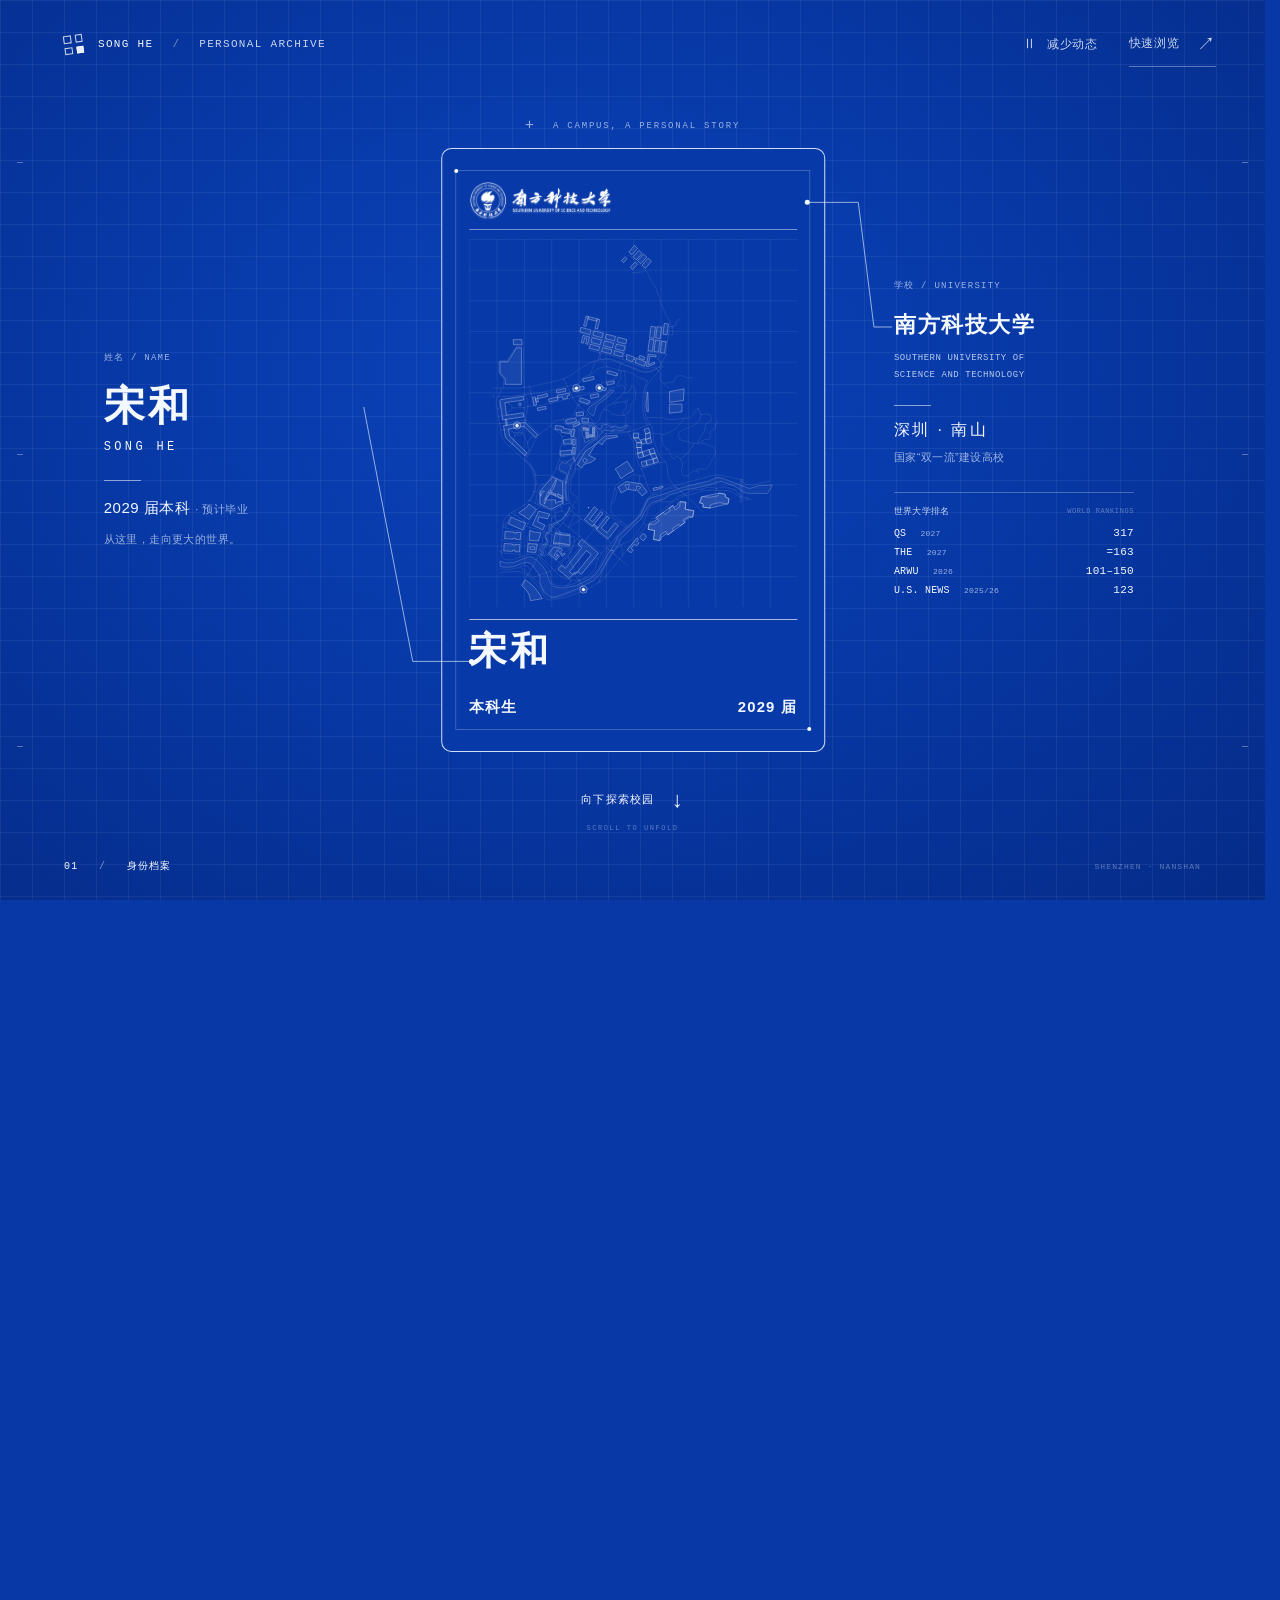
==== commit b10e63ea: "Add portfolio room and off-campus internship scenes" ====
--- a/demos/blueprint-campus/index.html
+++ b/demos/blueprint-campus/index.html
@@ -4,7 +4,7 @@
     <meta charset="UTF-8">
     <meta name="viewport" content="width=device-width, initial-scale=1.0">
     <meta name="theme-color" content="#0738a5">
-    <meta name="description" content="宋和的校园个人档案。从南方科技大学的一张校园卡，走进科研、校园与实习经历。">
+    <meta name="description" content="宋和的校园个人档案。从南方科技大学的一张校园卡，走进实习、科研、校园经历与作品集。">
     <title>宋和 · 校园蓝图</title>
     <link rel="icon" href="data:image/svg+xml,%3Csvg xmlns='http://www.w3.org/2000/svg' viewBox='0 0 40 40'%3E%3Crect width='40' height='40' rx='7' fill='%230738a5'/%3E%3Cpath d='M10 10h20v20H10zM20 10v20M10 20h20' fill='none' stroke='white'/%3E%3C/svg%3E">
     <link rel="stylesheet" href="./styles.css">
@@ -14,7 +14,7 @@
     <link rel="modulepreload" href="./entrance-scene.js">
     <link rel="modulepreload" href="./entrance-anchor.js">
     <link rel="preload" href="./assets/campus-data.json" as="fetch" crossorigin>
-    <script type="module" src="./app.js?v=20261004-experience"></script>
+    <script type="module" src="./app.js?v=20261004-rooms"></script>
   </head>
   <body>
     <a class="skip-link" href="#main-content">跳到个人档案</a>
@@ -100,6 +100,11 @@
               <span class="landmark-leader" aria-hidden="true"></span>
               <span class="landmark-label"><span class="landmark-category">校园与书院 <b aria-hidden="true">↗</b></span><span class="landmark-place">学生宿舍 15 栋</span></span>
             </button>
+            <button id="pin-portfolio" class="landmark" type="button" data-location="portfolio" aria-label="进入学生宿舍11栋，查看作品集">
+              <span class="landmark-node" aria-hidden="true"><i></i></span>
+              <span class="landmark-leader" aria-hidden="true"></span>
+              <span class="landmark-label"><span class="landmark-category">作品集 <b aria-hidden="true">↗</b></span><span class="landmark-place">学生宿舍 11 栋</span></span>
+            </button>
             <button id="pin-internship" class="landmark" type="button" data-location="internship" aria-label="从一号门走出校园，查看实习经历">
               <span class="landmark-node" aria-hidden="true"><i></i></span>
               <span class="landmark-leader" aria-hidden="true"></span>
@@ -152,6 +157,7 @@
           <button type="button" data-location="internship">实习经历 <span aria-hidden="true">↗</span></button>
           <button type="button" data-location="research">科研经历 <span aria-hidden="true">↗</span></button>
           <button type="button" data-location="college">校园与书院 <span aria-hidden="true">↗</span></button>
+          <button type="button" data-location="portfolio">作品集 <span aria-hidden="true">↗</span></button>
         </nav>
       </div>
       <div class="scene-register" aria-hidden="true"><span id="scene-register-number">01</span><div><strong id="scene-register-title">可视化实验室</strong><small id="scene-register-caption">LABORATORY / RESEARCH</small></div></div>
@@ -168,8 +174,9 @@
         <button type="button" data-location="internship"><span><strong>实习经历</strong><small>众白科技 · 深圳进化酒馆黑客松筹备</small></span><span aria-hidden="true">↗</span></button>
         <button type="button" data-location="research"><span><strong>科研经历</strong><small>马昱欣实验室 · 此前：脑-机器人实验室</small></span><span aria-hidden="true">↗</span></button>
         <button type="button" data-location="college"><span><strong>校园与书院</strong><small>树仁书院学生会 · 学生互助工作组 · 校园提案一等奖</small></span><span aria-hidden="true">↗</span></button>
+        <button type="button" data-location="portfolio"><span><strong>作品集</strong><small>EchoNote Lecture · Liquid Deadline · 树仁搭子 · MarkPDF · Hard Nest</small></span><span aria-hidden="true">↗</span></button>
       </nav>
-      <div class="quick-links"><a href="../../work.html">查看作品 <span aria-hidden="true">↗</span></a><a href="../../education.html">全部经历 <span aria-hidden="true">↗</span></a><a href="../../contact.html">联系我 <span aria-hidden="true">↗</span></a></div>
+      <div class="quick-links"><a href="../../work.html">案例详情 <span aria-hidden="true">↗</span></a><a href="../../education.html">全部经历 <span aria-hidden="true">↗</span></a><a href="../../contact.html">联系我 <span aria-hidden="true">↗</span></a></div>
     </dialog>
     <noscript><div class="noscript-note">校园漫游需要启用 JavaScript。你也可以直接<a href="../../work.html">查看我的作品</a>。</div></noscript>
   </body>
--- a/demos/blueprint-campus/styles.css
+++ b/demos/blueprint-campus/styles.css
@@ -120,6 +120,8 @@
 #pin-college .landmark-leader { left: 6px; transform: rotate(-28deg); }
 #pin-research .landmark-label { left: auto; right: 44px; text-align: right; }
 #pin-research .landmark-leader { left: 6px; transform: rotate(-28deg); }
+#pin-portfolio .landmark-label { left: auto; right: 44px; text-align: right; }
+#pin-portfolio .landmark-leader { left: 6px; transform: rotate(-28deg); }
 #pin-college .landmark-label { left: 46px; right: auto; text-align: left; }
 #pin-college .landmark-leader { left: 25px; transform: rotate(28deg); }
 body:has(#detail-view:not([hidden])) .stage-footer { visibility: hidden; }
@@ -300,6 +302,9 @@
   #pin-research .landmark-label { right: 27px; left: auto; min-width: 69px; }
   #pin-research .landmark-category b { margin-left: 4px; }
   #pin-research .landmark-leader { left: 10px; transform: rotate(-22deg); }
+  #pin-portfolio .landmark-label { right: 27px; left: auto; min-width: 69px; }
+  #pin-portfolio .landmark-category b { margin-left: 4px; }
+  #pin-portfolio .landmark-leader { left: 10px; transform: rotate(-22deg); }
   #pin-college .landmark-label { left: 32px; right: auto; }
   #pin-college .landmark-leader { left: 24px; transform: rotate(22deg); }
   #map-controls { right: var(--edge); bottom: 101px; gap: 3px; padding-bottom: 6px; }
